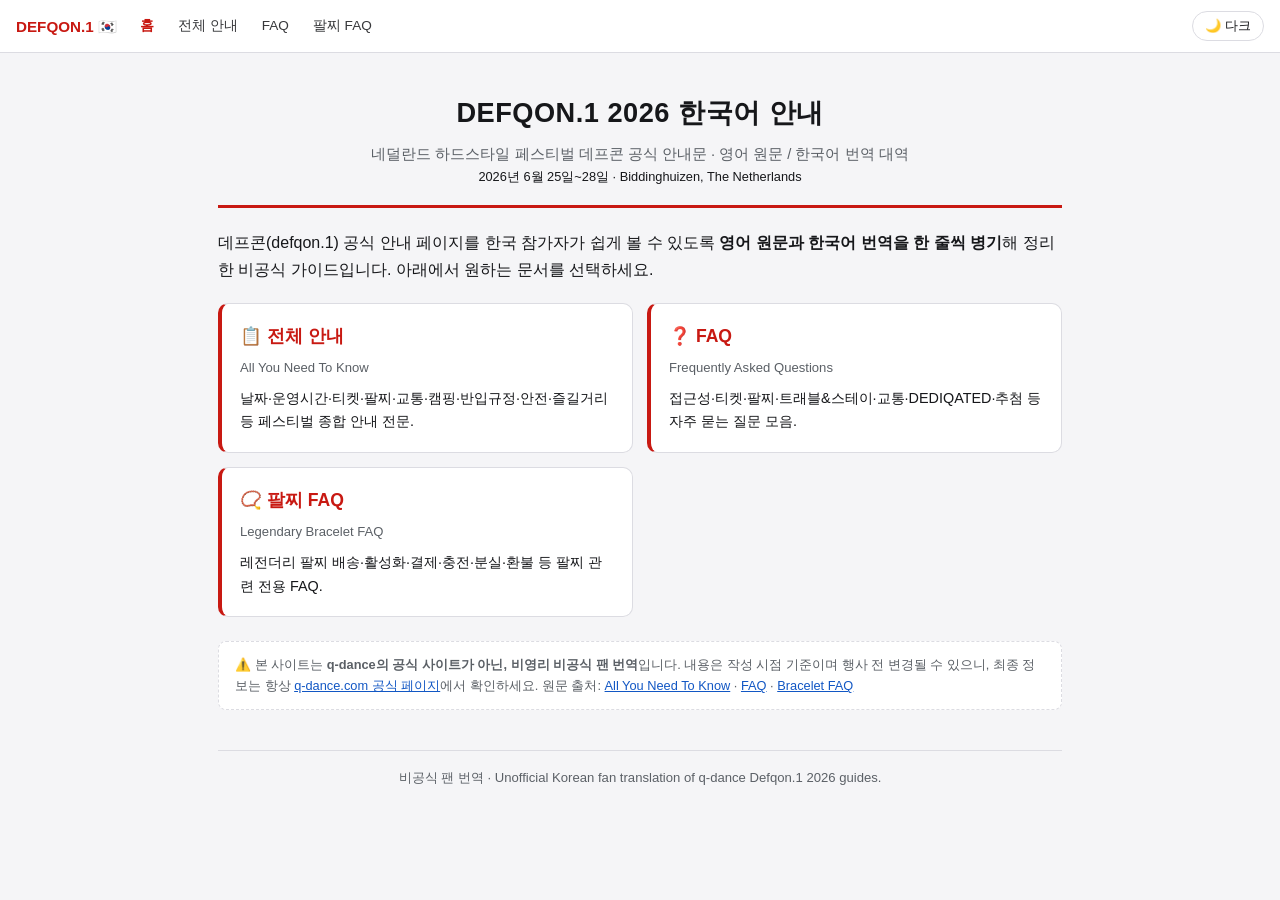
==== index.html @ 53761dbf "Defqon.1 2026 한국어 안내 사이트 (영/한 병기) - index 랜딩 + All You Need To Know + FAQ(87) + Bracelet FAQ(39) - 다" ====
<!DOCTYPE html>
<html lang="ko">
<head>
<meta charset="UTF-8">
<meta name="viewport" content="width=device-width, initial-scale=1.0">
<meta name="robots" content="noindex, nofollow">
<title>Defqon.1 2026 한국어 안내 · 비공식 가이드</title>
<link rel="stylesheet" href="assets/style.css">
<script>(function(){try{var t=localStorage.getItem("dq1-theme");if(!t){t=(window.matchMedia&&window.matchMedia("(prefers-color-scheme: light)").matches)?"light":"dark";}document.documentElement.setAttribute("data-theme",t);}catch(e){document.documentElement.setAttribute("data-theme","dark");}})();</script>
</head>
<body>
<nav class="topnav">
  <a class="brand" href="index.html">DEFQON.1 🇰🇷</a>
  <a class="navlink active" href="index.html">홈</a>
  <a class="navlink" href="all-you-need-to-know.html">전체 안내</a>
  <a class="navlink" href="faq.html">FAQ</a>
  <a class="navlink" href="bracelet-faq.html">팔찌 FAQ</a>
  <span class="spacer"></span>
  <button class="theme-toggle" type="button">☀️ 라이트</button>
</nav>
<div class="wrap">
<header class="top">
  <h1>DEFQON.1 2026 한국어 안내</h1>
  <div class="sub">네덜란드 하드스타일 페스티벌 데프콘 공식 안내문 · 영어 원문 / 한국어 번역 대역</div>
  <div class="src">2026년 6월 25일~28일 · Biddinghuizen, The Netherlands</div>
</header>

<p>데프콘(defqon.1) 공식 안내 페이지를 한국 참가자가 쉽게 볼 수 있도록 <strong>영어 원문과 한국어 번역을 한 줄씩 병기</strong>해 정리한 비공식 가이드입니다. 아래에서 원하는 문서를 선택하세요.</p>

<div class="cards">
  <a class="cardlink" href="all-you-need-to-know.html">
    <h3>📋 전체 안내</h3>
    <div class="en">All You Need To Know</div>
    <p>날짜·운영시간·티켓·팔찌·교통·캠핑·반입규정·안전·즐길거리 등 페스티벌 종합 안내 전문.</p>
  </a>
  <a class="cardlink" href="faq.html">
    <h3>❓ FAQ</h3>
    <div class="en">Frequently Asked Questions</div>
    <p>접근성·티켓·팔찌·트래블&amp;스테이·교통·DEDIQATED·추첨 등 자주 묻는 질문 모음.</p>
  </a>
  <a class="cardlink" href="bracelet-faq.html">
    <h3>📿 팔찌 FAQ</h3>
    <div class="en">Legendary Bracelet FAQ</div>
    <p>레전더리 팔찌 배송·활성화·결제·충전·분실·환불 등 팔찌 관련 전용 FAQ.</p>
  </a>
</div>

<div class="disclaimer">
  ⚠️ 본 사이트는 <strong>q-dance의 공식 사이트가 아닌, 비영리 비공식 팬 번역</strong>입니다.
  내용은 작성 시점 기준이며 행사 전 변경될 수 있으니, 최종 정보는 항상
  <a href="https://www.q-dance.com/" target="_blank" rel="noopener">q-dance.com 공식 페이지</a>에서 확인하세요.
  원문 출처: <a href="https://www.q-dance.com/l/defqon-1-all-you-need-to-know-2026" target="_blank" rel="noopener">All You Need To Know</a> ·
  <a href="https://www.q-dance.com/l/defqon1-2026-faq" target="_blank" rel="noopener">FAQ</a> ·
  <a href="https://www.q-dance.com/l/defqon1-faq-2026-legendary-bracelet" target="_blank" rel="noopener">Bracelet FAQ</a>
</div>

<footer class="bot">
  비공식 팬 번역 · Unofficial Korean fan translation of q-dance Defqon.1 2026 guides.
</footer>
</div>
<script src="assets/theme.js"></script>
</body>
</html>
---- assets/style.css ----
/* Defqon.1 KR Guide — shared styles (dark default + light theme) */

:root{
  --red:#e2231a;
  --bg:#0f0f12;
  --card:#17171c;
  --line:#2a2a32;
  --en:#9aa0a6;
  --ko:#f2f2f2;
  --accent:#ffd400;
  --link:#6fb3ff;
  --navbg:#141418;
  --headfg:#ffffff;
}
[data-theme="light"]{
  --red:#c81912;
  --bg:#f5f5f7;
  --card:#ffffff;
  --line:#dcdce2;
  --en:#5b6066;
  --ko:#16171a;
  --accent:#a6700a;
  --link:#1257c4;
  --navbg:#ffffff;
  --headfg:#ffffff;
}

*{ box-sizing:border-box; }
html,body{ margin:0; }
body{
  font-family:-apple-system,BlinkMacSystemFont,"Apple SD Gothic Neo","Pretendard","Noto Sans KR",sans-serif;
  background:var(--bg); color:var(--ko); line-height:1.65;
  transition:background .2s ease, color .2s ease;
}
.wrap{ max-width:880px; margin:0 auto; padding:18px 18px 80px; }

/* top navigation bar (shared across pages) */
.topnav{
  position:sticky; top:0; z-index:50;
  background:var(--navbg); border-bottom:1px solid var(--line);
  display:flex; align-items:center; gap:6px; flex-wrap:wrap;
  padding:10px 16px;
}
.topnav .brand{ font-weight:700; color:var(--red); margin-right:8px; text-decoration:none; font-size:.95rem; white-space:nowrap; }
.topnav a.navlink{ color:var(--ko); text-decoration:none; font-size:.85rem; padding:5px 9px; border-radius:6px; opacity:.85; }
.topnav a.navlink:hover{ background:var(--card); opacity:1; }
.topnav a.navlink.active{ color:var(--red); font-weight:600; opacity:1; }
.topnav .spacer{ flex:1; }
.theme-toggle{
  cursor:pointer; background:var(--card); color:var(--ko);
  border:1px solid var(--line); border-radius:20px;
  padding:5px 12px; font-size:.82rem; white-space:nowrap;
}
.theme-toggle:hover{ border-color:var(--red); }

header.top{ text-align:center; border-bottom:3px solid var(--red); padding-bottom:18px; margin:20px 0 22px; }
header.top h1{ font-size:1.7rem; margin:.2em 0; letter-spacing:.5px; }
header.top .sub{ color:var(--en); font-size:.92rem; }
header.top .src{ font-size:.8rem; }
header.top .src a{ color:var(--accent); }

h2.sec{ background:var(--red); color:var(--headfg); padding:12px 16px; border-radius:8px; margin:34px 0 14px; font-size:1.25rem; }
h3.sub{ color:var(--accent); border-left:4px solid var(--accent); padding:4px 0 4px 12px; margin:24px 0 8px; font-size:1.05rem; }

/* Q&A question heading (FAQ pages) */
h3.q{ margin:22px 0 6px; font-size:1.02rem; line-height:1.4; }
h3.q .en{ display:block; color:var(--en); font-size:.86rem; font-weight:600; }
h3.q .ko{ display:block; color:var(--ko); font-size:1.02rem; font-weight:700; }

.row{ background:var(--card); border:1px solid var(--line); border-left:3px solid var(--red); border-radius:6px; padding:10px 14px; margin:8px 0; }
.en{ color:var(--en); font-size:.9rem; margin:0 0 5px; }
.ko{ color:var(--ko); margin:0; }
.row .en, .row .ko{ font-size:inherit; }
.row .en{ color:var(--en); font-size:.9rem; margin:0 0 8px; }
.row .ko{ color:var(--ko); }
.row.note{ border-left-color:var(--accent); }
.row ul{ margin:6px 0; padding-left:20px; }
.row li{ margin:3px 0; }

.toc{ background:var(--card); border:1px solid var(--line); border-radius:8px; padding:14px 18px; margin-bottom:10px; }
.toc a{ color:var(--accent); text-decoration:none; display:block; padding:3px 0; }
.toc a:hover{ text-decoration:underline; }

.row a, .en a, .ko a{ color:var(--link); text-decoration:underline; }
a{ color:var(--link); }

footer.bot{ margin-top:40px; border-top:1px solid var(--line); padding-top:16px; color:var(--en); font-size:.82rem; text-align:center; }

/* landing page cards */
.cards{ display:grid; grid-template-columns:1fr; gap:14px; margin:20px 0; }
@media(min-width:680px){ .cards{ grid-template-columns:1fr 1fr; } }
.cardlink{
  display:block; background:var(--card); border:1px solid var(--line); border-left:4px solid var(--red);
  border-radius:10px; padding:18px; text-decoration:none; color:var(--ko); transition:border-color .15s ease, transform .1s ease;
}
.cardlink:hover{ border-color:var(--red); transform:translateY(-2px); }
.cardlink h3{ margin:0 0 6px; color:var(--red); font-size:1.1rem; }
.cardlink .en{ color:var(--en); font-size:.82rem; margin:0 0 8px; }
.cardlink p{ margin:0; font-size:.9rem; }
.disclaimer{ background:var(--card); border:1px dashed var(--line); border-radius:8px; padding:12px 16px; color:var(--en); font-size:.8rem; margin-top:24px; }
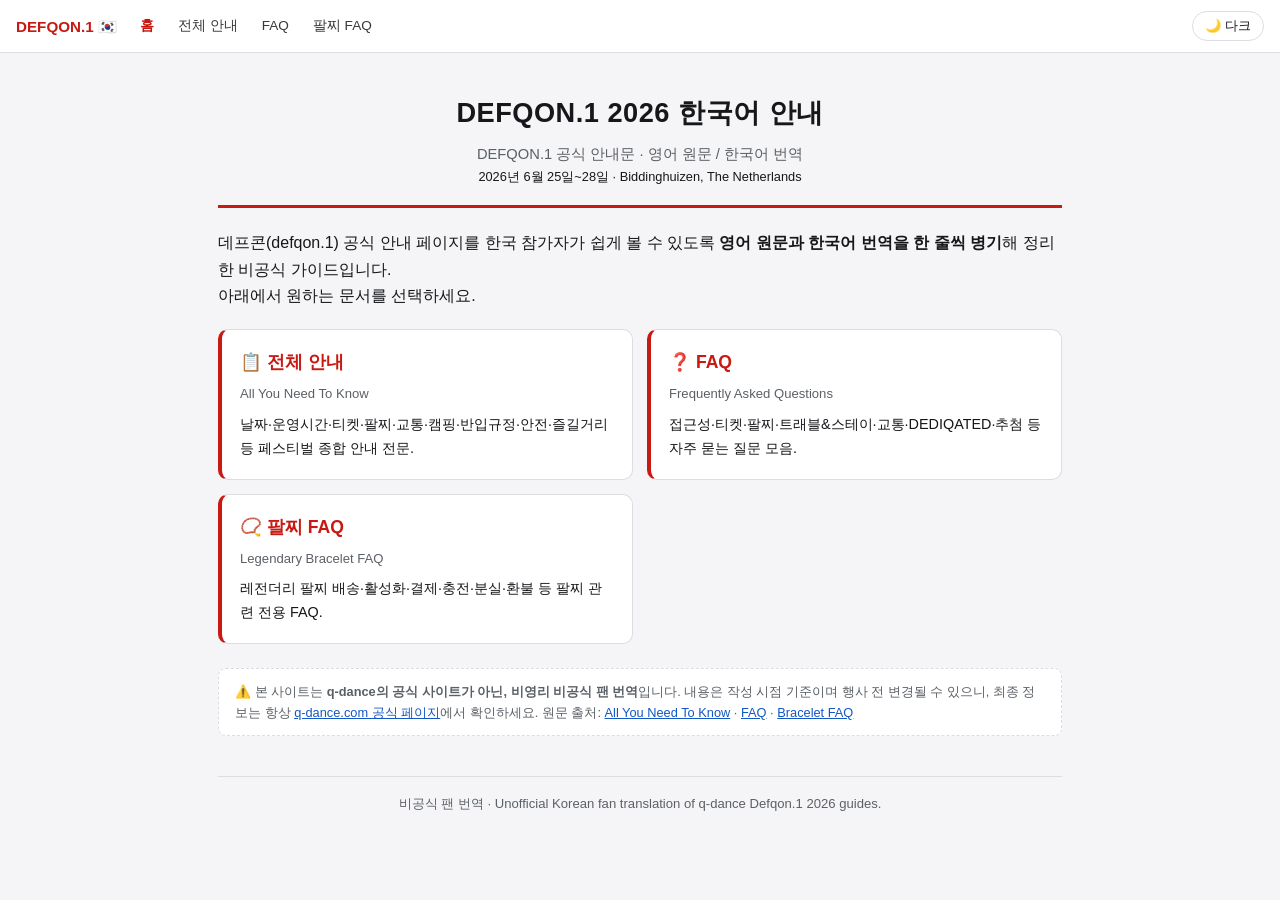
==== commit 4abd5577: "index 문구 수정 및 포맷 정리 - 헤더 부제 축약, 본문 줄바꿈 추가 - prettier 포맷팅 적용  Co-Authored-By: Claude Opus 4.8 (1M con" ====
--- a/index.html
+++ b/index.html
@@ -1,63 +1,115 @@
-<!DOCTYPE html>
+<!doctype html>
 <html lang="ko">
-<head>
-<meta charset="UTF-8">
-<meta name="viewport" content="width=device-width, initial-scale=1.0">
-<meta name="robots" content="noindex, nofollow">
-<title>Defqon.1 2026 한국어 안내 · 비공식 가이드</title>
-<link rel="stylesheet" href="assets/style.css">
-<script>(function(){try{var t=localStorage.getItem("dq1-theme");if(!t){t=(window.matchMedia&&window.matchMedia("(prefers-color-scheme: light)").matches)?"light":"dark";}document.documentElement.setAttribute("data-theme",t);}catch(e){document.documentElement.setAttribute("data-theme","dark");}})();</script>
-</head>
-<body>
-<nav class="topnav">
-  <a class="brand" href="index.html">DEFQON.1 🇰🇷</a>
-  <a class="navlink active" href="index.html">홈</a>
-  <a class="navlink" href="all-you-need-to-know.html">전체 안내</a>
-  <a class="navlink" href="faq.html">FAQ</a>
-  <a class="navlink" href="bracelet-faq.html">팔찌 FAQ</a>
-  <span class="spacer"></span>
-  <button class="theme-toggle" type="button">☀️ 라이트</button>
-</nav>
-<div class="wrap">
-<header class="top">
-  <h1>DEFQON.1 2026 한국어 안내</h1>
-  <div class="sub">네덜란드 하드스타일 페스티벌 데프콘 공식 안내문 · 영어 원문 / 한국어 번역 대역</div>
-  <div class="src">2026년 6월 25일~28일 · Biddinghuizen, The Netherlands</div>
-</header>
+  <head>
+    <meta charset="UTF-8" />
+    <meta name="viewport" content="width=device-width, initial-scale=1.0" />
+    <meta name="robots" content="noindex, nofollow" />
+    <title>Defqon.1 2026 한국어 안내 · 비공식 가이드</title>
+    <link rel="stylesheet" href="assets/style.css" />
+    <script>
+      (function () {
+        try {
+          var t = localStorage.getItem("dq1-theme");
+          if (!t) {
+            t =
+              window.matchMedia &&
+              window.matchMedia("(prefers-color-scheme: light)").matches
+                ? "light"
+                : "dark";
+          }
+          document.documentElement.setAttribute("data-theme", t);
+        } catch (e) {
+          document.documentElement.setAttribute("data-theme", "dark");
+        }
+      })();
+    </script>
+  </head>
+  <body>
+    <nav class="topnav">
+      <a class="brand" href="index.html">DEFQON.1 🇰🇷</a>
+      <a class="navlink active" href="index.html">홈</a>
+      <a class="navlink" href="all-you-need-to-know.html">전체 안내</a>
+      <a class="navlink" href="faq.html">FAQ</a>
+      <a class="navlink" href="bracelet-faq.html">팔찌 FAQ</a>
+      <span class="spacer"></span>
+      <button class="theme-toggle" type="button">☀️ 라이트</button>
+    </nav>
+    <div class="wrap">
+      <header class="top">
+        <h1>DEFQON.1 2026 한국어 안내</h1>
+        <div class="sub">DEFQON.1 공식 안내문 · 영어 원문 / 한국어 번역</div>
+        <div class="src">
+          2026년 6월 25일~28일 · Biddinghuizen, The Netherlands
+        </div>
+      </header>
 
-<p>데프콘(defqon.1) 공식 안내 페이지를 한국 참가자가 쉽게 볼 수 있도록 <strong>영어 원문과 한국어 번역을 한 줄씩 병기</strong>해 정리한 비공식 가이드입니다. 아래에서 원하는 문서를 선택하세요.</p>
+      <p>
+        데프콘(defqon.1) 공식 안내 페이지를 한국 참가자가 쉽게 볼 수 있도록
+        <strong>영어 원문과 한국어 번역을 한 줄씩 병기</strong>해 정리한 비공식
+        가이드입니다. <br />아래에서 원하는 문서를 선택하세요.
+      </p>
 
-<div class="cards">
-  <a class="cardlink" href="all-you-need-to-know.html">
-    <h3>📋 전체 안내</h3>
-    <div class="en">All You Need To Know</div>
-    <p>날짜·운영시간·티켓·팔찌·교통·캠핑·반입규정·안전·즐길거리 등 페스티벌 종합 안내 전문.</p>
-  </a>
-  <a class="cardlink" href="faq.html">
-    <h3>❓ FAQ</h3>
-    <div class="en">Frequently Asked Questions</div>
-    <p>접근성·티켓·팔찌·트래블&amp;스테이·교통·DEDIQATED·추첨 등 자주 묻는 질문 모음.</p>
-  </a>
-  <a class="cardlink" href="bracelet-faq.html">
-    <h3>📿 팔찌 FAQ</h3>
-    <div class="en">Legendary Bracelet FAQ</div>
-    <p>레전더리 팔찌 배송·활성화·결제·충전·분실·환불 등 팔찌 관련 전용 FAQ.</p>
-  </a>
-</div>
+      <div class="cards">
+        <a class="cardlink" href="all-you-need-to-know.html">
+          <h3>📋 전체 안내</h3>
+          <div class="en">All You Need To Know</div>
+          <p>
+            날짜·운영시간·티켓·팔찌·교통·캠핑·반입규정·안전·즐길거리 등 페스티벌
+            종합 안내 전문.
+          </p>
+        </a>
+        <a class="cardlink" href="faq.html">
+          <h3>❓ FAQ</h3>
+          <div class="en">Frequently Asked Questions</div>
+          <p>
+            접근성·티켓·팔찌·트래블&amp;스테이·교통·DEDIQATED·추첨 등 자주 묻는
+            질문 모음.
+          </p>
+        </a>
+        <a class="cardlink" href="bracelet-faq.html">
+          <h3>📿 팔찌 FAQ</h3>
+          <div class="en">Legendary Bracelet FAQ</div>
+          <p>
+            레전더리 팔찌 배송·활성화·결제·충전·분실·환불 등 팔찌 관련 전용 FAQ.
+          </p>
+        </a>
+      </div>
 
-<div class="disclaimer">
-  ⚠️ 본 사이트는 <strong>q-dance의 공식 사이트가 아닌, 비영리 비공식 팬 번역</strong>입니다.
-  내용은 작성 시점 기준이며 행사 전 변경될 수 있으니, 최종 정보는 항상
-  <a href="https://www.q-dance.com/" target="_blank" rel="noopener">q-dance.com 공식 페이지</a>에서 확인하세요.
-  원문 출처: <a href="https://www.q-dance.com/l/defqon-1-all-you-need-to-know-2026" target="_blank" rel="noopener">All You Need To Know</a> ·
-  <a href="https://www.q-dance.com/l/defqon1-2026-faq" target="_blank" rel="noopener">FAQ</a> ·
-  <a href="https://www.q-dance.com/l/defqon1-faq-2026-legendary-bracelet" target="_blank" rel="noopener">Bracelet FAQ</a>
-</div>
+      <div class="disclaimer">
+        ⚠️ 본 사이트는
+        <strong>q-dance의 공식 사이트가 아닌, 비영리 비공식 팬 번역</strong
+        >입니다. 내용은 작성 시점 기준이며 행사 전 변경될 수 있으니, 최종 정보는
+        항상
+        <a href="https://www.q-dance.com/" target="_blank" rel="noopener"
+          >q-dance.com 공식 페이지</a
+        >에서 확인하세요. 원문 출처:
+        <a
+          href="https://www.q-dance.com/l/defqon-1-all-you-need-to-know-2026"
+          target="_blank"
+          rel="noopener"
+          >All You Need To Know</a
+        >
+        ·
+        <a
+          href="https://www.q-dance.com/l/defqon1-2026-faq"
+          target="_blank"
+          rel="noopener"
+          >FAQ</a
+        >
+        ·
+        <a
+          href="https://www.q-dance.com/l/defqon1-faq-2026-legendary-bracelet"
+          target="_blank"
+          rel="noopener"
+          >Bracelet FAQ</a
+        >
+      </div>
 
-<footer class="bot">
-  비공식 팬 번역 · Unofficial Korean fan translation of q-dance Defqon.1 2026 guides.
-</footer>
-</div>
-<script src="assets/theme.js"></script>
-</body>
+      <footer class="bot">
+        비공식 팬 번역 · Unofficial Korean fan translation of q-dance Defqon.1
+        2026 guides.
+      </footer>
+    </div>
+    <script src="assets/theme.js"></script>
+  </body>
 </html>
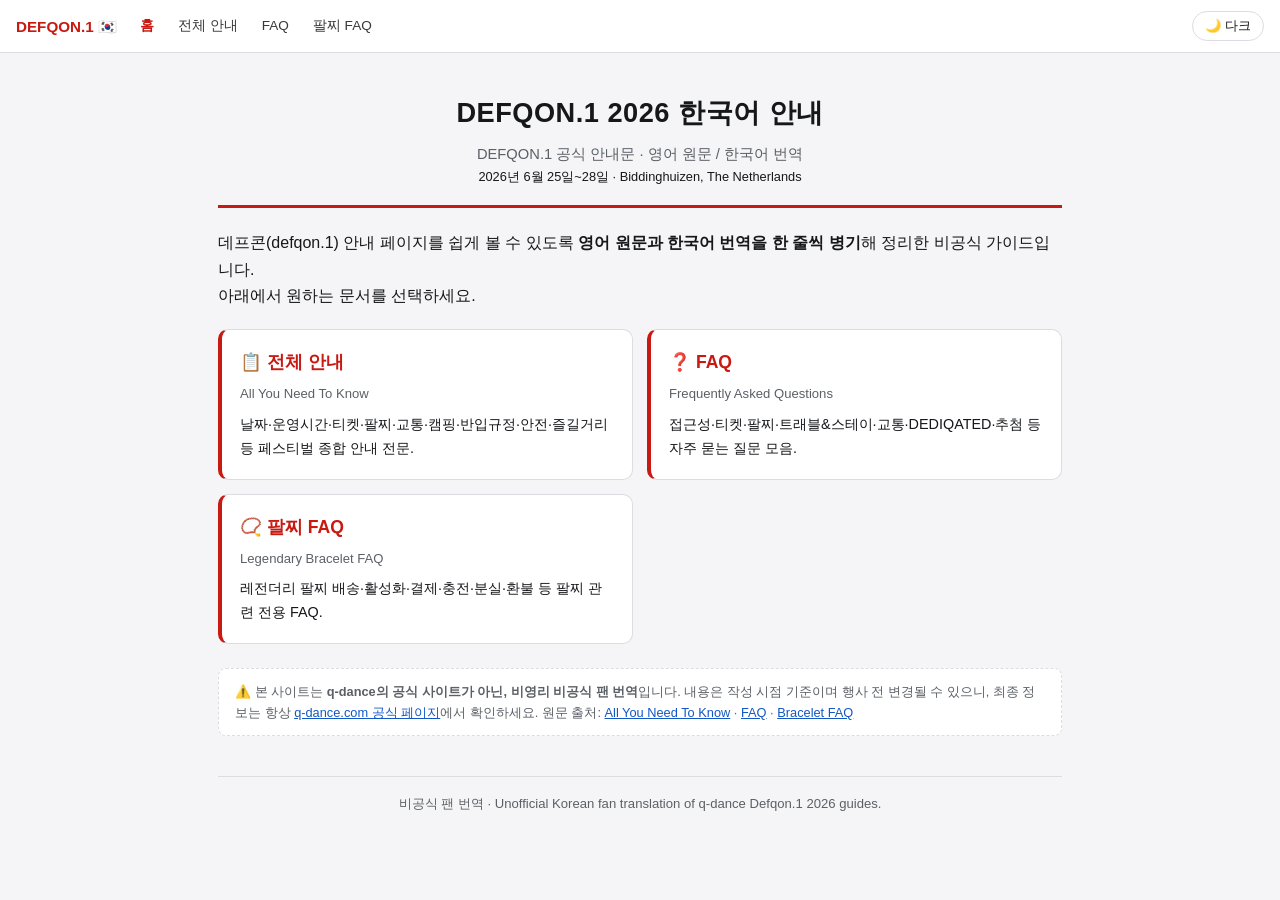
==== commit f9c83a2a: "index 랜딩 문구 간결화 Co-Authored-By: Claude Opus 4.8 (1M context) <noreply@anthropic.com>" ====
--- a/index.html
+++ b/index.html
@@ -44,7 +44,7 @@
       </header>
 
       <p>
-        데프콘(defqon.1) 공식 안내 페이지를 한국 참가자가 쉽게 볼 수 있도록
+        데프콘(defqon.1) 안내 페이지를 쉽게 볼 수 있도록
         <strong>영어 원문과 한국어 번역을 한 줄씩 병기</strong>해 정리한 비공식
         가이드입니다. <br />아래에서 원하는 문서를 선택하세요.
       </p>
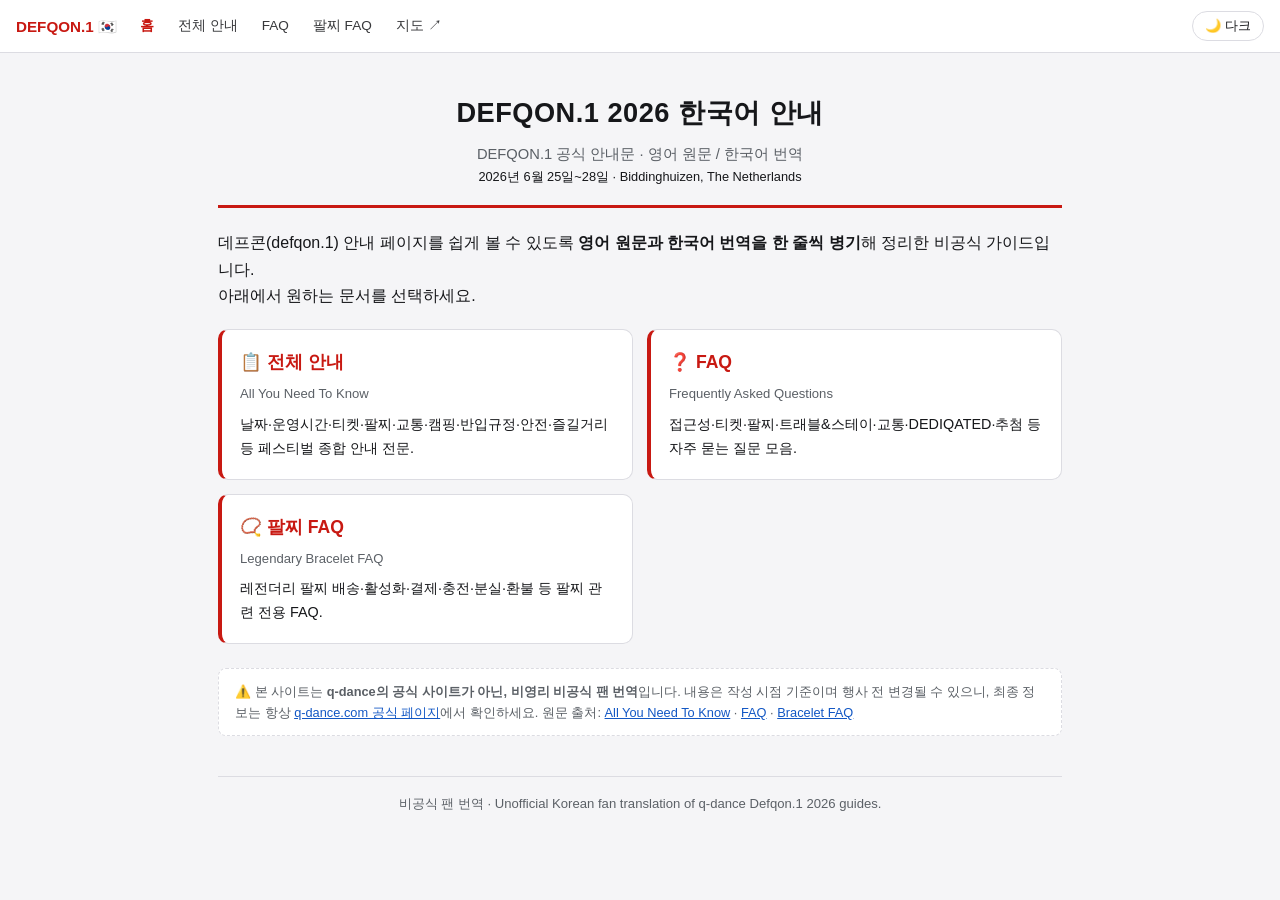
==== commit f61403ac: "Add map link to nav header (2026 floorplan viewer) Co-Authored-By: Claude Opus 4.8 (1M context) <nor" ====
--- a/index.html
+++ b/index.html
@@ -31,6 +31,7 @@
       <a class="navlink" href="all-you-need-to-know.html">전체 안내</a>
       <a class="navlink" href="faq.html">FAQ</a>
       <a class="navlink" href="bracelet-faq.html">팔찌 FAQ</a>
+      <a class="navlink" href="https://defqon1-2026-map.vercel.app/" target="_blank" rel="noopener">지도 ↗</a>
       <span class="spacer"></span>
       <button class="theme-toggle" type="button">☀️ 라이트</button>
     </nav>
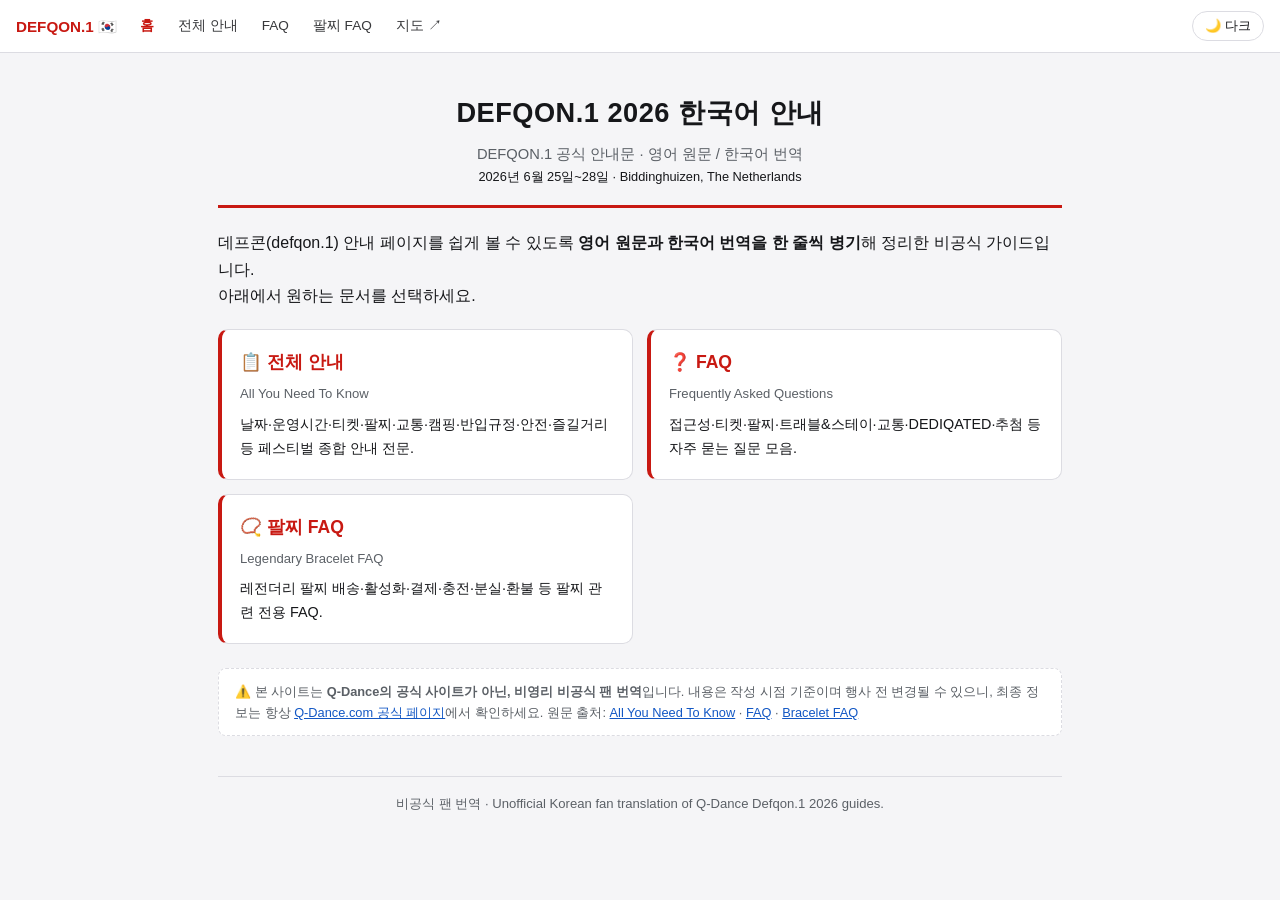
==== commit 0c93c7cf: "Add favicon (Defqon.1 logo) and capitalize brand to "Q-Dance" in disclaimer/footers Co-Authored-By: " ====
--- a/index.html
+++ b/index.html
@@ -5,6 +5,7 @@
     <meta name="viewport" content="width=device-width, initial-scale=1.0" />
     <meta name="robots" content="noindex, nofollow" />
     <title>Defqon.1 2026 한국어 안내 · 비공식 가이드</title>
+    <link rel="icon" type="image/svg+xml" href="assets/favicon.svg" />
     <link rel="stylesheet" href="assets/style.css" />
     <script>
       (function () {
@@ -78,11 +79,11 @@
 
       <div class="disclaimer">
         ⚠️ 본 사이트는
-        <strong>q-dance의 공식 사이트가 아닌, 비영리 비공식 팬 번역</strong
+        <strong>Q-Dance의 공식 사이트가 아닌, 비영리 비공식 팬 번역</strong
         >입니다. 내용은 작성 시점 기준이며 행사 전 변경될 수 있으니, 최종 정보는
         항상
         <a href="https://www.q-dance.com/" target="_blank" rel="noopener"
-          >q-dance.com 공식 페이지</a
+          >Q-Dance.com 공식 페이지</a
         >에서 확인하세요. 원문 출처:
         <a
           href="https://www.q-dance.com/l/defqon-1-all-you-need-to-know-2026"
@@ -107,7 +108,7 @@
       </div>
 
       <footer class="bot">
-        비공식 팬 번역 · Unofficial Korean fan translation of q-dance Defqon.1
+        비공식 팬 번역 · Unofficial Korean fan translation of Q-Dance Defqon.1
         2026 guides.
       </footer>
     </div>
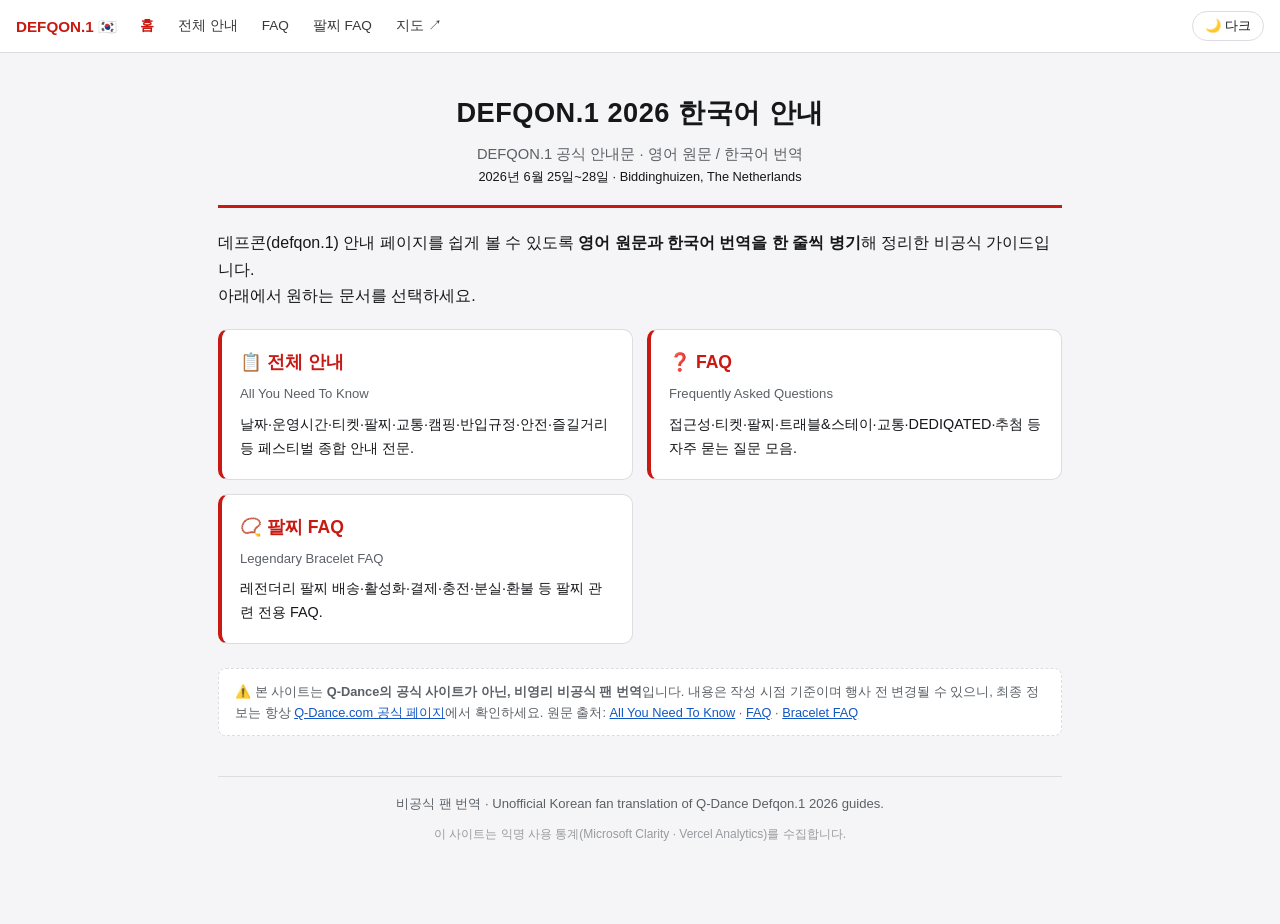
==== commit c3e233a6: "Add Microsoft Clarity + Vercel Web Analytics - assets/analytics.js: va shim, Clarity loader, dqTrack" ====
--- a/index.html
+++ b/index.html
@@ -6,7 +6,16 @@
     <meta name="robots" content="noindex, nofollow" />
     <title>Defqon.1 2026 한국어 안내 · 비공식 가이드</title>
     <link rel="icon" type="image/svg+xml" href="assets/favicon.svg" />
+    <meta name="description" content="Defqon.1 2026 공식 안내(전체 안내·FAQ·팔찌 FAQ)의 한국어 비공식 팬 번역. 영어/한국어 병기." />
+    <meta property="og:type" content="website" />
+    <meta property="og:locale" content="ko_KR" />
+    <meta property="og:title" content="Defqon.1 2026 한국어 안내 · 비공식 가이드" />
+    <meta property="og:description" content="Defqon.1 2026 전체 안내·FAQ·팔찌 FAQ 한국어 번역 (영/한 병기)." />
+    <meta property="og:url" content="https://defqon1-2026-kr.vercel.app/" />
+    <meta name="twitter:card" content="summary" />
     <link rel="stylesheet" href="assets/style.css" />
+    <script defer src="assets/analytics.js"></script>
+    <script defer src="/_vercel/insights/script.js"></script>
     <script>
       (function () {
         try {
--- a/assets/style.css
+++ b/assets/style.css
@@ -10,7 +10,6 @@
   --accent:#ffd400;
   --link:#6fb3ff;
   --navbg:#141418;
-  --headfg:#ffffff;
 }
 [data-theme="light"]{
   --red:#c81912;
@@ -22,7 +21,6 @@
   --accent:#a6700a;
   --link:#1257c4;
   --navbg:#ffffff;
-  --headfg:#ffffff;
 }
 
 *{ box-sizing:border-box; }
@@ -59,7 +57,7 @@
 header.top .src{ font-size:.8rem; }
 header.top .src a{ color:var(--accent); }
 
-h2.sec{ background:var(--red); color:var(--headfg); padding:12px 16px; border-radius:8px; margin:34px 0 14px; font-size:1.25rem; }
+h2.sec{ background:var(--red); color:#fff; padding:12px 16px; border-radius:8px; margin:34px 0 14px; font-size:1.25rem; }
 h3.sub{ color:var(--accent); border-left:4px solid var(--accent); padding:4px 0 4px 12px; margin:24px 0 8px; font-size:1.05rem; }
 
 /* Q&A question heading (FAQ pages) */
@@ -70,9 +68,7 @@
 .row{ background:var(--card); border:1px solid var(--line); border-left:3px solid var(--red); border-radius:6px; padding:10px 14px; margin:8px 0; }
 .en{ color:var(--en); font-size:.9rem; margin:0 0 5px; }
 .ko{ color:var(--ko); margin:0; }
-.row .en, .row .ko{ font-size:inherit; }
-.row .en{ color:var(--en); font-size:.9rem; margin:0 0 8px; }
-.row .ko{ color:var(--ko); }
+.row .en{ margin-bottom:8px; }  /* 색/크기는 .en 상속, 행 안에서 하단 여백만 확대 */
 .row.note{ border-left-color:var(--accent); }
 .row ul{ margin:6px 0; padding-left:20px; }
 .row li{ margin:3px 0; }
@@ -81,8 +77,8 @@
 .toc a{ color:var(--accent); text-decoration:none; display:block; padding:3px 0; }
 .toc a:hover{ text-decoration:underline; }
 
-.row a, .en a, .ko a{ color:var(--link); text-decoration:underline; }
 a{ color:var(--link); }
+.row a, .en a, .ko a{ text-decoration:underline; }  /* 색은 위 a 규칙 상속 */
 
 footer.bot{ margin-top:40px; border-top:1px solid var(--line); padding-top:16px; color:var(--en); font-size:.82rem; text-align:center; }
 
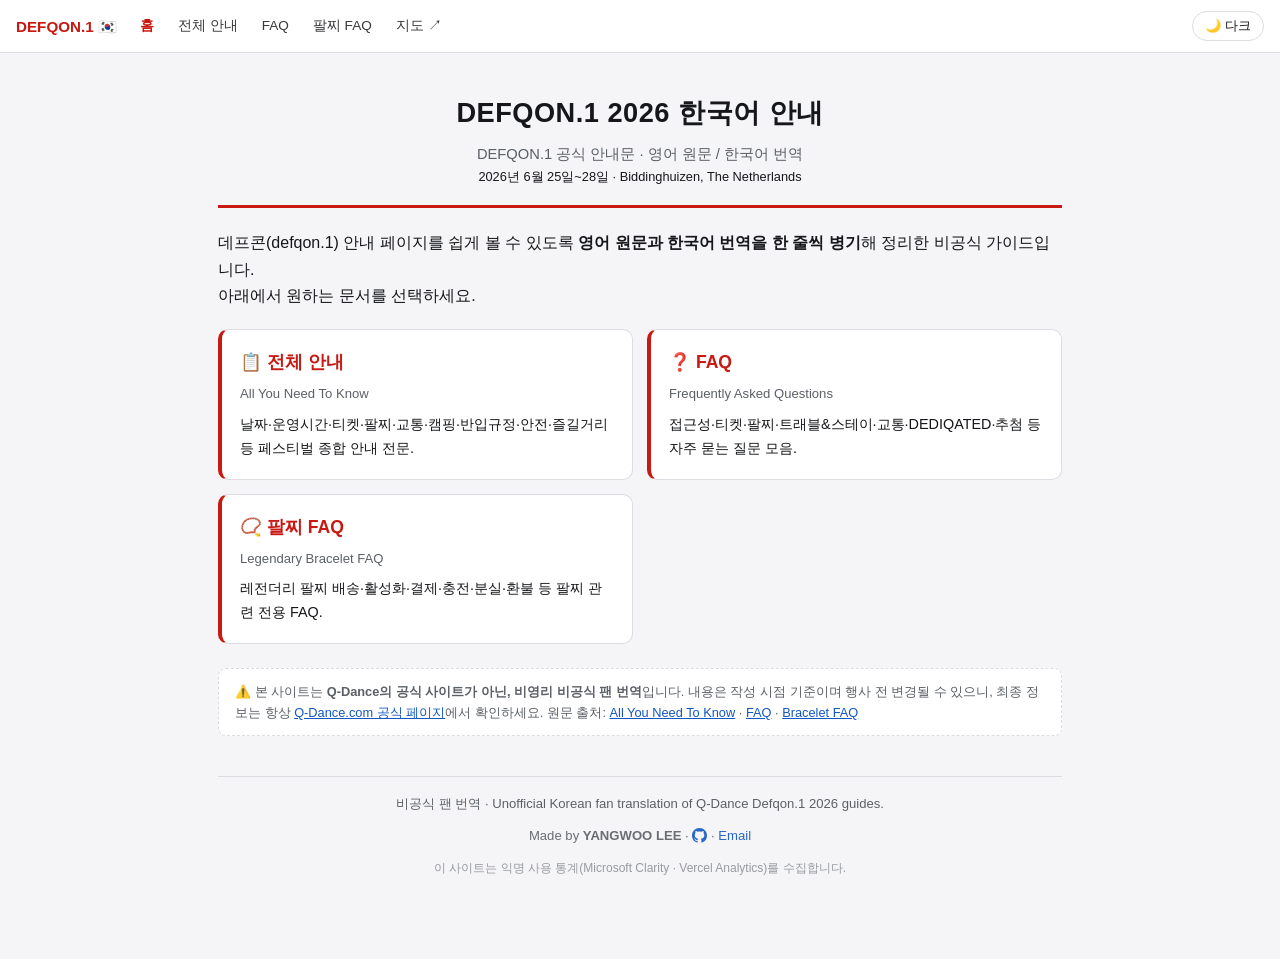
==== commit f68825e7: "Add maintainer credit to guide footers - "Made by YANGWOO LEE" + GitHub icon (inline SVG) + email in" ====
--- a/index.html
+++ b/index.html
@@ -119,6 +119,7 @@
       <footer class="bot">
         비공식 팬 번역 · Unofficial Korean fan translation of Q-Dance Defqon.1
         2026 guides.
+        <div class="credit">Made by <strong>YANGWOO LEE</strong> · <a class="gh" href="https://github.com/Yang-woo" target="_blank" rel="noopener" aria-label="GitHub"><svg class="ico" viewBox="0 0 16 16" aria-hidden="true"><path fill="currentColor" d="M8 0c4.42 0 8 3.58 8 8a8.013 8.013 0 0 1-5.45 7.59c-.4.08-.55-.17-.55-.38 0-.27.01-1.13.01-2.2 0-.75-.25-1.23-.54-1.48 1.78-.2 3.65-.88 3.65-3.95 0-.88-.31-1.59-.82-2.15.08-.2.36-1.02-.08-2.12 0 0-.67-.22-2.2.82-.64-.18-1.32-.27-2-.27-.68 0-1.36.09-2 .27-1.53-1.03-2.2-.82-2.2-.82-.44 1.1-.16 1.92-.08 2.12-.51.56-.82 1.27-.82 2.15 0 3.06 1.86 3.75 3.64 3.95-.23.2-.44.55-.51 1.07-.46.21-1.61.55-2.33-.66-.15-.24-.6-.83-1.23-.82-.67.01-.27.38.01.53.34.19.73.9.82 1.13.16.45.68 1.31 2.69.94 0 .67.01 1.3.01 1.49 0 .21-.15.45-.55.38A7.995 7.995 0 0 1 0 8c0-4.42 3.58-8 8-8Z"></path></svg></a> · <a class="email-link" href="#" rel="noopener">Email</a></div>
       </footer>
     </div>
     <script src="assets/theme.js"></script>
--- a/assets/style.css
+++ b/assets/style.css
@@ -81,6 +81,12 @@
 .row a, .en a, .ko a{ text-decoration:underline; }  /* 색은 위 a 규칙 상속 */
 
 footer.bot{ margin-top:40px; border-top:1px solid var(--line); padding-top:16px; color:var(--en); font-size:.82rem; text-align:center; }
+footer.bot .credit{ margin-top:10px; opacity:.9; }
+footer.bot .credit a{ color:var(--link); text-decoration:none; }
+footer.bot .credit a:hover{ text-decoration:underline; }
+footer.bot .credit a.gh{ display:inline-block; vertical-align:-3px; }
+footer.bot .credit a.gh:hover{ opacity:.7; }
+footer.bot .credit svg.ico{ width:15px; height:15px; }
 
 /* landing page cards */
 .cards{ display:grid; grid-template-columns:1fr; gap:14px; margin:20px 0; }
